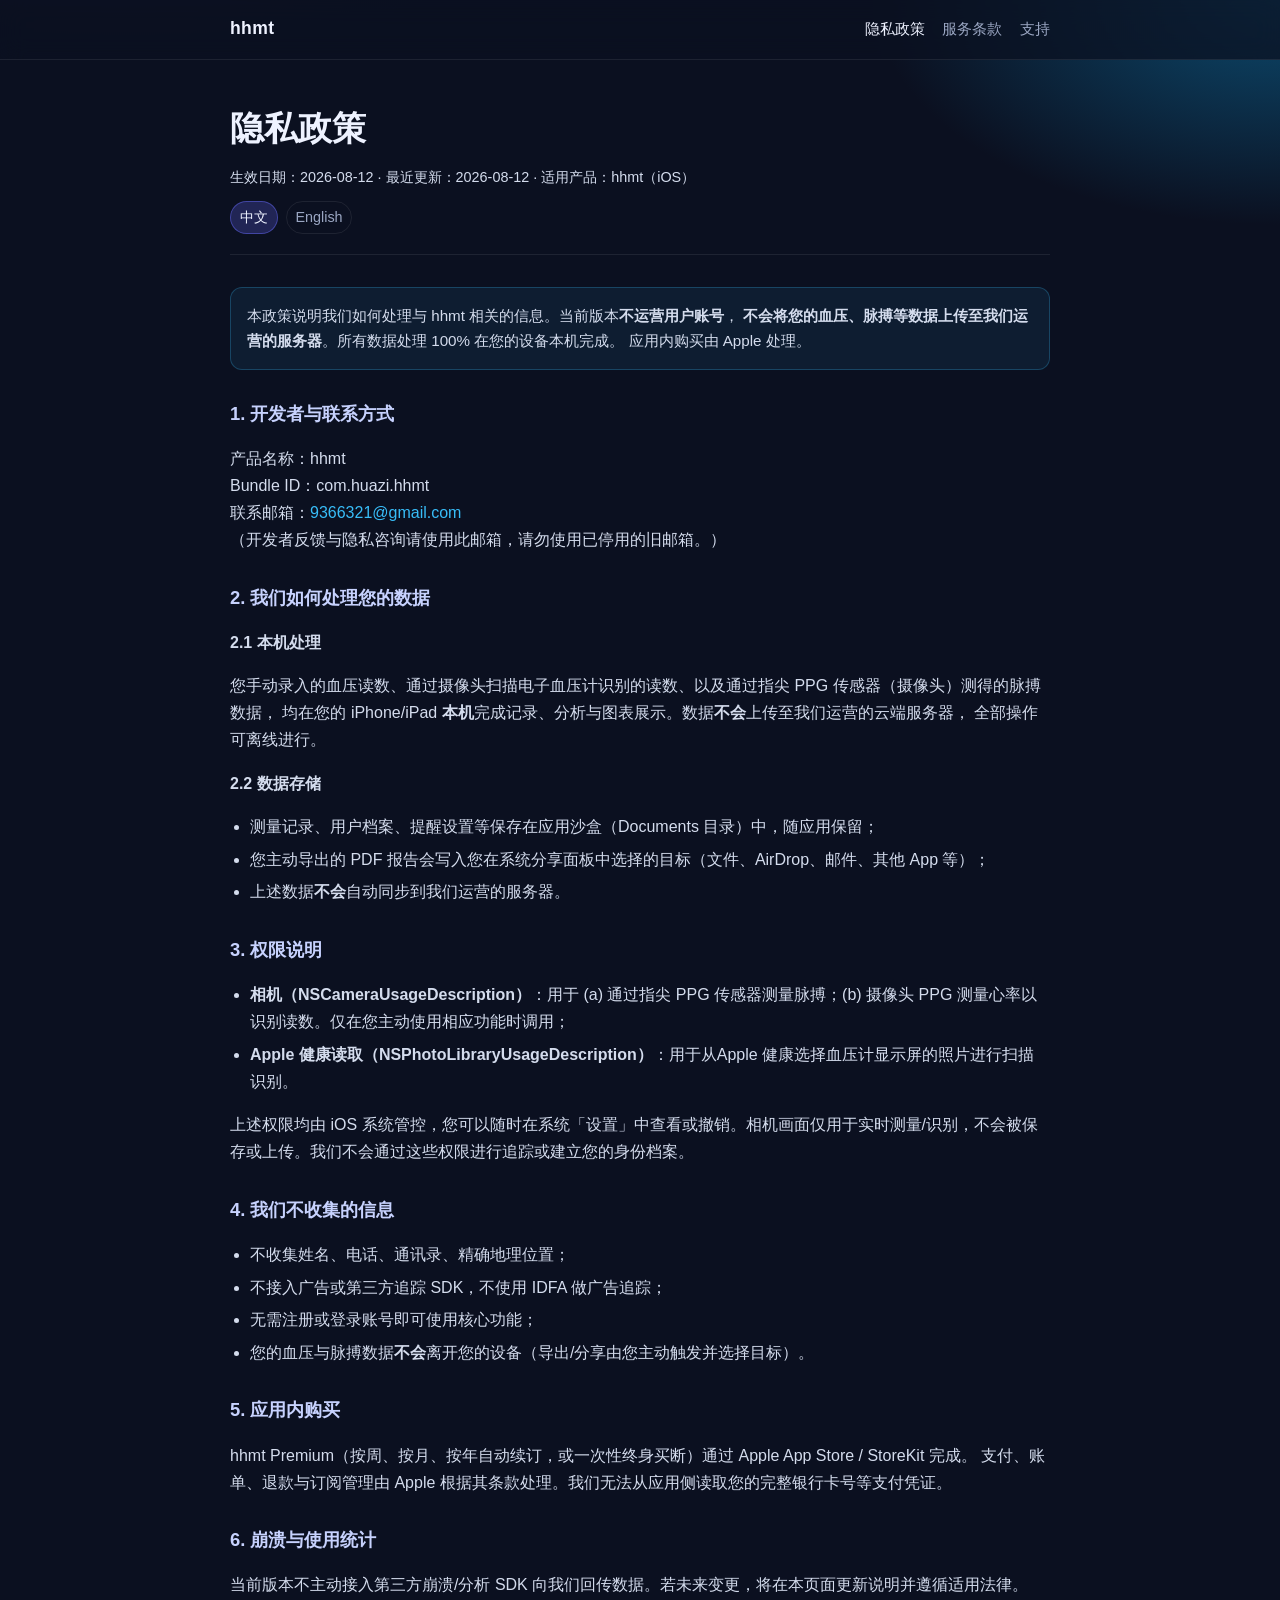
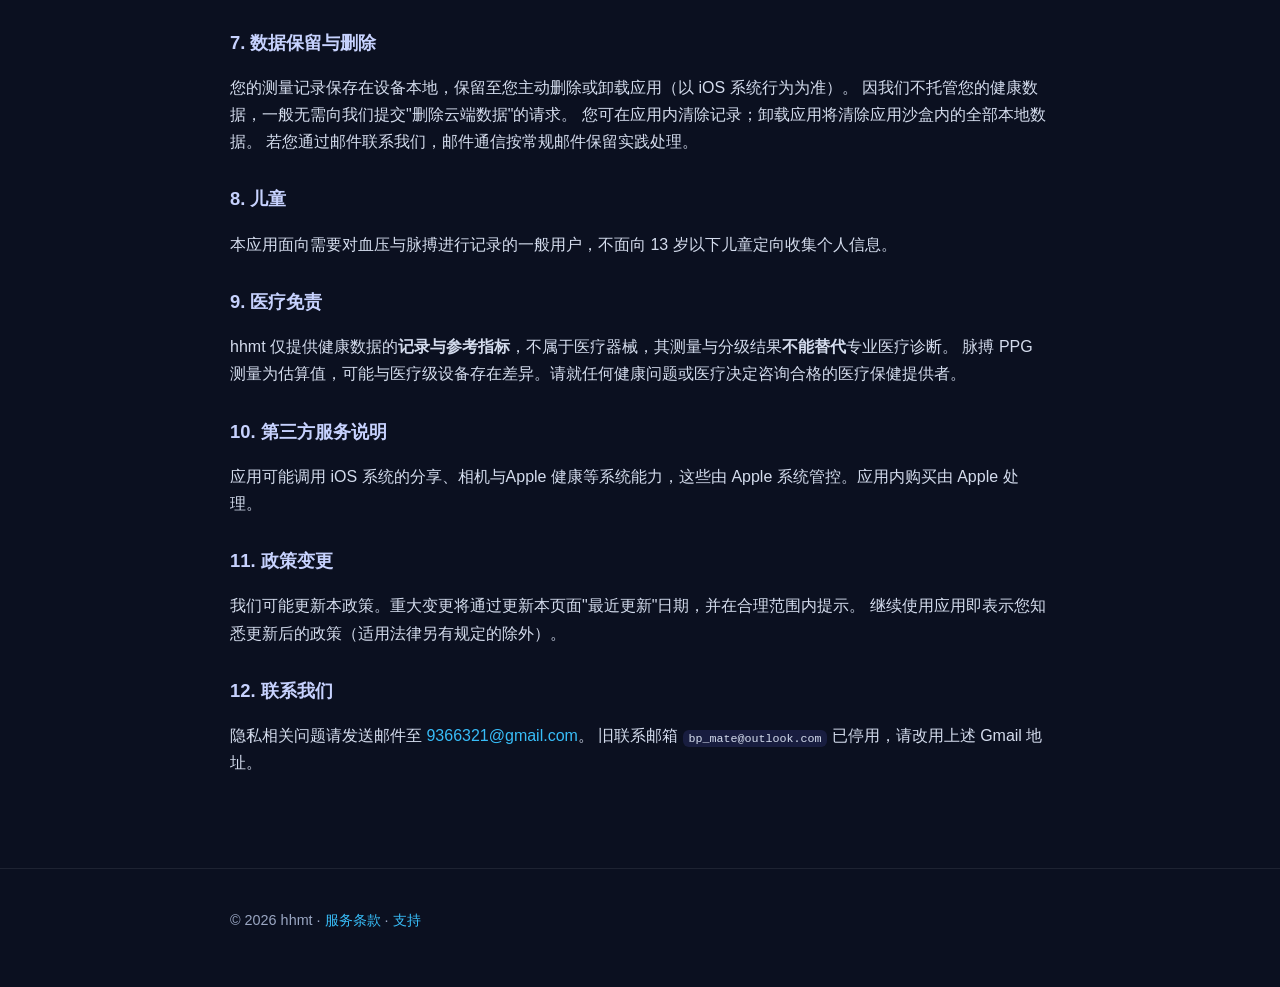
==== privacy/index.html @ e04891d0 "docs: 发布 hhmt 隐私政策、服务条款与支持页" ====
<!DOCTYPE html>
<html lang="zh-Hans">
<head>
  <meta charset="utf-8" />
  <meta name="viewport" content="width=device-width, initial-scale=1" />
  <title>隐私政策 · hhmt</title>
  <meta name="description" content="hhmt 隐私政策：本机数据处理、相机与 Apple 健康权限、内购与数据存储说明。" />
  <link rel="stylesheet" href="../assets/styles.css" />
</head>
<body>
  <header class="site-header">
    <div class="wrap">
      <a class="brand" href="../">hhmt</a>
      <nav>
        <a href="../privacy/" aria-current="page">隐私政策</a>
        <a href="../terms/">服务条款</a>
        <a href="../support/">支持</a>
      </nav>
    </div>
  </header>

  <main class="wrap doc">
    <header class="page-title">
      <h1>隐私政策</h1>
      <p class="meta">生效日期：2026-08-12 · 最近更新：2026-08-12 · 适用产品：hhmt（iOS）</p>
      <div class="lang-switch">
        <a class="active" href="./">中文</a>
        <a href="./en.html">English</a>
      </div>
    </header>

    <p class="note">
      本政策说明我们如何处理与 hhmt 相关的信息。当前版本<strong>不运营用户账号</strong>，
      <strong>不会将您的血压、脉搏等数据上传至我们运营的服务器</strong>。所有数据处理 100% 在您的设备本机完成。
      应用内购买由 Apple 处理。
    </p>

    <section>
      <h2>1. 开发者与联系方式</h2>
      <p>产品名称：hhmt<br />
      Bundle ID：com.huazi.hhmt<br />
      联系邮箱：<a href="mailto:9366321@gmail.com">9366321@gmail.com</a><br />
      （开发者反馈与隐私咨询请使用此邮箱，请勿使用已停用的旧邮箱。）</p>
    </section>

    <section>
      <h2>2. 我们如何处理您的数据</h2>
      <p><strong>2.1 本机处理</strong></p>
      <p>您手动录入的血压读数、通过摄像头扫描电子血压计识别的读数、以及通过指尖 PPG 传感器（摄像头）测得的脉搏数据，
        均在您的 iPhone/iPad <strong>本机</strong>完成记录、分析与图表展示。数据<strong>不会</strong>上传至我们运营的云端服务器，
        全部操作可离线进行。</p>
      <p><strong>2.2 数据存储</strong></p>
      <ul>
        <li>测量记录、用户档案、提醒设置等保存在应用沙盒（Documents 目录）中，随应用保留；</li>
        <li>您主动导出的 PDF 报告会写入您在系统分享面板中选择的目标（文件、AirDrop、邮件、其他 App 等）；</li>
        <li>上述数据<strong>不会</strong>自动同步到我们运营的服务器。</li>
      </ul>
    </section>

    <section>
      <h2>3. 权限说明</h2>
      <ul>
        <li><strong>相机（NSCameraUsageDescription）</strong>：用于 (a) 通过指尖 PPG 传感器测量脉搏；(b) 摄像头 PPG 测量心率以识别读数。仅在您主动使用相应功能时调用；</li>
        <li><strong>Apple 健康读取（NSPhotoLibraryUsageDescription）</strong>：用于从Apple 健康选择血压计显示屏的照片进行扫描识别。</li>
      </ul>
      <p>上述权限均由 iOS 系统管控，您可以随时在系统「设置」中查看或撤销。相机画面仅用于实时测量/识别，不会被保存或上传。我们不会通过这些权限进行追踪或建立您的身份档案。</p>
    </section>

    <section>
      <h2>4. 我们不收集的信息</h2>
      <ul>
        <li>不收集姓名、电话、通讯录、精确地理位置；</li>
        <li>不接入广告或第三方追踪 SDK，不使用 IDFA 做广告追踪；</li>
        <li>无需注册或登录账号即可使用核心功能；</li>
        <li>您的血压与脉搏数据<strong>不会</strong>离开您的设备（导出/分享由您主动触发并选择目标）。</li>
      </ul>
    </section>

    <section>
      <h2>5. 应用内购买</h2>
      <p>hhmt Premium（按周、按月、按年自动续订，或一次性终身买断）通过 Apple App Store / StoreKit 完成。
        支付、账单、退款与订阅管理由 Apple 根据其条款处理。我们无法从应用侧读取您的完整银行卡号等支付凭证。</p>
    </section>

    <section>
      <h2>6. 崩溃与使用统计</h2>
      <p>当前版本不主动接入第三方崩溃/分析 SDK 向我们回传数据。若未来变更，将在本页面更新说明并遵循适用法律。</p>
    </section>

    <section>
      <h2>7. 数据保留与删除</h2>
      <p>您的测量记录保存在设备本地，保留至您主动删除或卸载应用（以 iOS 系统行为为准）。
        因我们不托管您的健康数据，一般无需向我们提交"删除云端数据"的请求。
        您可在应用内清除记录；卸载应用将清除应用沙盒内的全部本地数据。
        若您通过邮件联系我们，邮件通信按常规邮件保留实践处理。</p>
    </section>

    <section>
      <h2>8. 儿童</h2>
      <p>本应用面向需要对血压与脉搏进行记录的一般用户，不面向 13 岁以下儿童定向收集个人信息。</p>
    </section>

    <section>
      <h2>9. 医疗免责</h2>
      <p>hhmt 仅提供健康数据的<strong>记录与参考指标</strong>，不属于医疗器械，其测量与分级结果<strong>不能替代</strong>专业医疗诊断。
        脉搏 PPG 测量为估算值，可能与医疗级设备存在差异。请就任何健康问题或医疗决定咨询合格的医疗保健提供者。</p>
    </section>

    <section>
      <h2>10. 第三方服务说明</h2>
      <p>应用可能调用 iOS 系统的分享、相机与Apple 健康等系统能力，这些由 Apple 系统管控。应用内购买由 Apple 处理。</p>
    </section>

    <section>
      <h2>11. 政策变更</h2>
      <p>我们可能更新本政策。重大变更将通过更新本页面"最近更新"日期，并在合理范围内提示。
        继续使用应用即表示您知悉更新后的政策（适用法律另有规定的除外）。</p>
    </section>

    <section>
      <h2>12. 联系我们</h2>
      <p>隐私相关问题请发送邮件至
        <a href="mailto:9366321@gmail.com">9366321@gmail.com</a>。
        旧联系邮箱 <code>bp_mate@outlook.com</code> 已停用，请改用上述 Gmail 地址。</p>
    </section>
  </main>

  <footer class="site-footer">
    <div class="wrap">
      <p>© <span id="y"></span> hhmt ·
        <a href="../terms/">服务条款</a> ·
        <a href="../support/">支持</a>
      </p>
    </div>
  </footer>
  <script>document.getElementById('y').textContent = new Date().getFullYear()</script>
</body>
</html>
---- assets/styles.css ----
:root {
  --bg: #0b1020;
  --bg-card: #141b2f;
  --text: #eef2ff;
  --muted: #9aa6c2;
  --accent: #6366f1;
  --accent-2: #38bdf8;
  --border: rgba(255, 255, 255, 0.08);
  --radius: 16px;
  --max: 820px;
  font-family: -apple-system, BlinkMacSystemFont, "Segoe UI", "PingFang SC",
    "Hiragino Sans GB", "Microsoft YaHei", sans-serif;
}

* { box-sizing: border-box; }
html { scroll-behavior: smooth; }
body {
  margin: 0;
  background: radial-gradient(1200px 600px at 10% -10%, #1e1b4b 0%, transparent 50%),
    radial-gradient(900px 500px at 100% 0%, #0c4a6e 0%, transparent 45%),
    var(--bg);
  color: var(--text);
  line-height: 1.7;
  min-height: 100vh;
}

a { color: var(--accent-2); text-decoration: none; }
a:hover { text-decoration: underline; }

.wrap {
  width: min(var(--max), calc(100% - 2rem));
  margin: 0 auto;
}

.site-header {
  position: sticky;
  top: 0;
  z-index: 10;
  backdrop-filter: blur(12px);
  background: rgba(11, 16, 32, 0.75);
  border-bottom: 1px solid var(--border);
}
.site-header .wrap {
  display: flex;
  align-items: center;
  justify-content: space-between;
  padding: 0.9rem 0;
  gap: 1rem;
}
.brand {
  font-weight: 700;
  font-size: 1.1rem;
  color: var(--text);
  letter-spacing: 0.02em;
}
.site-header nav {
  display: flex;
  flex-wrap: wrap;
  gap: 0.85rem 1.1rem;
  font-size: 0.95rem;
}
.site-header nav a { color: var(--muted); }
.site-header nav a:hover,
.site-header nav a[aria-current="page"] {
  color: var(--text);
  text-decoration: none;
}

.hero { padding: 3.5rem 0 4rem; }
.eyebrow {
  color: var(--accent-2);
  font-size: 0.85rem;
  font-weight: 600;
  letter-spacing: 0.06em;
  text-transform: uppercase;
  margin: 0 0 0.75rem;
}
.hero h1 {
  font-size: clamp(1.8rem, 4vw, 2.6rem);
  line-height: 1.2;
  margin: 0 0 1rem;
}
.lead {
  color: var(--muted);
  font-size: 1.05rem;
  max-width: 40rem;
  margin: 0 0 2.5rem;
}

.card-grid {
  display: grid;
  gap: 1rem;
  grid-template-columns: repeat(auto-fit, minmax(220px, 1fr));
}
.card {
  display: block;
  background: var(--bg-card);
  border: 1px solid var(--border);
  border-radius: var(--radius);
  padding: 1.35rem 1.25rem;
  color: inherit;
  transition: border-color 0.15s ease, transform 0.15s ease;
}
.card:hover {
  border-color: rgba(99, 102, 241, 0.55);
  transform: translateY(-2px);
  text-decoration: none;
}
.card-icon { font-size: 1.6rem; }
.card h2 {
  font-size: 1.15rem;
  margin: 0.6rem 0 0.4rem;
}
.card p {
  margin: 0;
  color: var(--muted);
  font-size: 0.95rem;
}

.doc { padding: 2.5rem 0 4rem; }
.doc header.page-title {
  margin-bottom: 2rem;
  padding-bottom: 1.25rem;
  border-bottom: 1px solid var(--border);
}
.doc h1 {
  font-size: clamp(1.6rem, 3vw, 2.1rem);
  margin: 0 0 0.5rem;
}
.meta {
  color: var(--muted);
  font-size: 0.9rem;
  margin: 0;
}
.doc section {
  margin: 1.75rem 0;
}
.doc h2 {
  font-size: 1.15rem;
  margin: 0 0 0.55rem;
  color: #c7d2fe;
}
.doc p, .doc li {
  color: #d4dced;
}
.doc ul, .doc ol { padding-left: 1.25rem; }
.doc li { margin: 0.35rem 0; }
.doc code {
  background: rgba(99, 102, 241, 0.15);
  padding: 0.1rem 0.35rem;
  border-radius: 6px;
  font-size: 0.9em;
  word-break: break-all;
}
.note {
  background: rgba(56, 189, 248, 0.08);
  border: 1px solid rgba(56, 189, 248, 0.25);
  border-radius: 12px;
  padding: 0.9rem 1rem;
  color: var(--muted);
  font-size: 0.95rem;
}
.lang-switch {
  display: inline-flex;
  gap: 0.5rem;
  margin-top: 0.75rem;
  font-size: 0.9rem;
}
.lang-switch a {
  padding: 0.2rem 0.55rem;
  border-radius: 999px;
  border: 1px solid var(--border);
  color: var(--muted);
}
.lang-switch a.active {
  background: rgba(99, 102, 241, 0.25);
  color: var(--text);
  border-color: rgba(99, 102, 241, 0.5);
  text-decoration: none;
}

.site-footer {
  border-top: 1px solid var(--border);
  padding: 1.5rem 0 2.5rem;
  color: var(--muted);
  font-size: 0.9rem;
}
.site-footer .muted { opacity: 0.75; font-size: 0.85rem; }

@media (max-width: 560px) {
  .site-header .wrap { flex-direction: column; align-items: flex-start; }
}
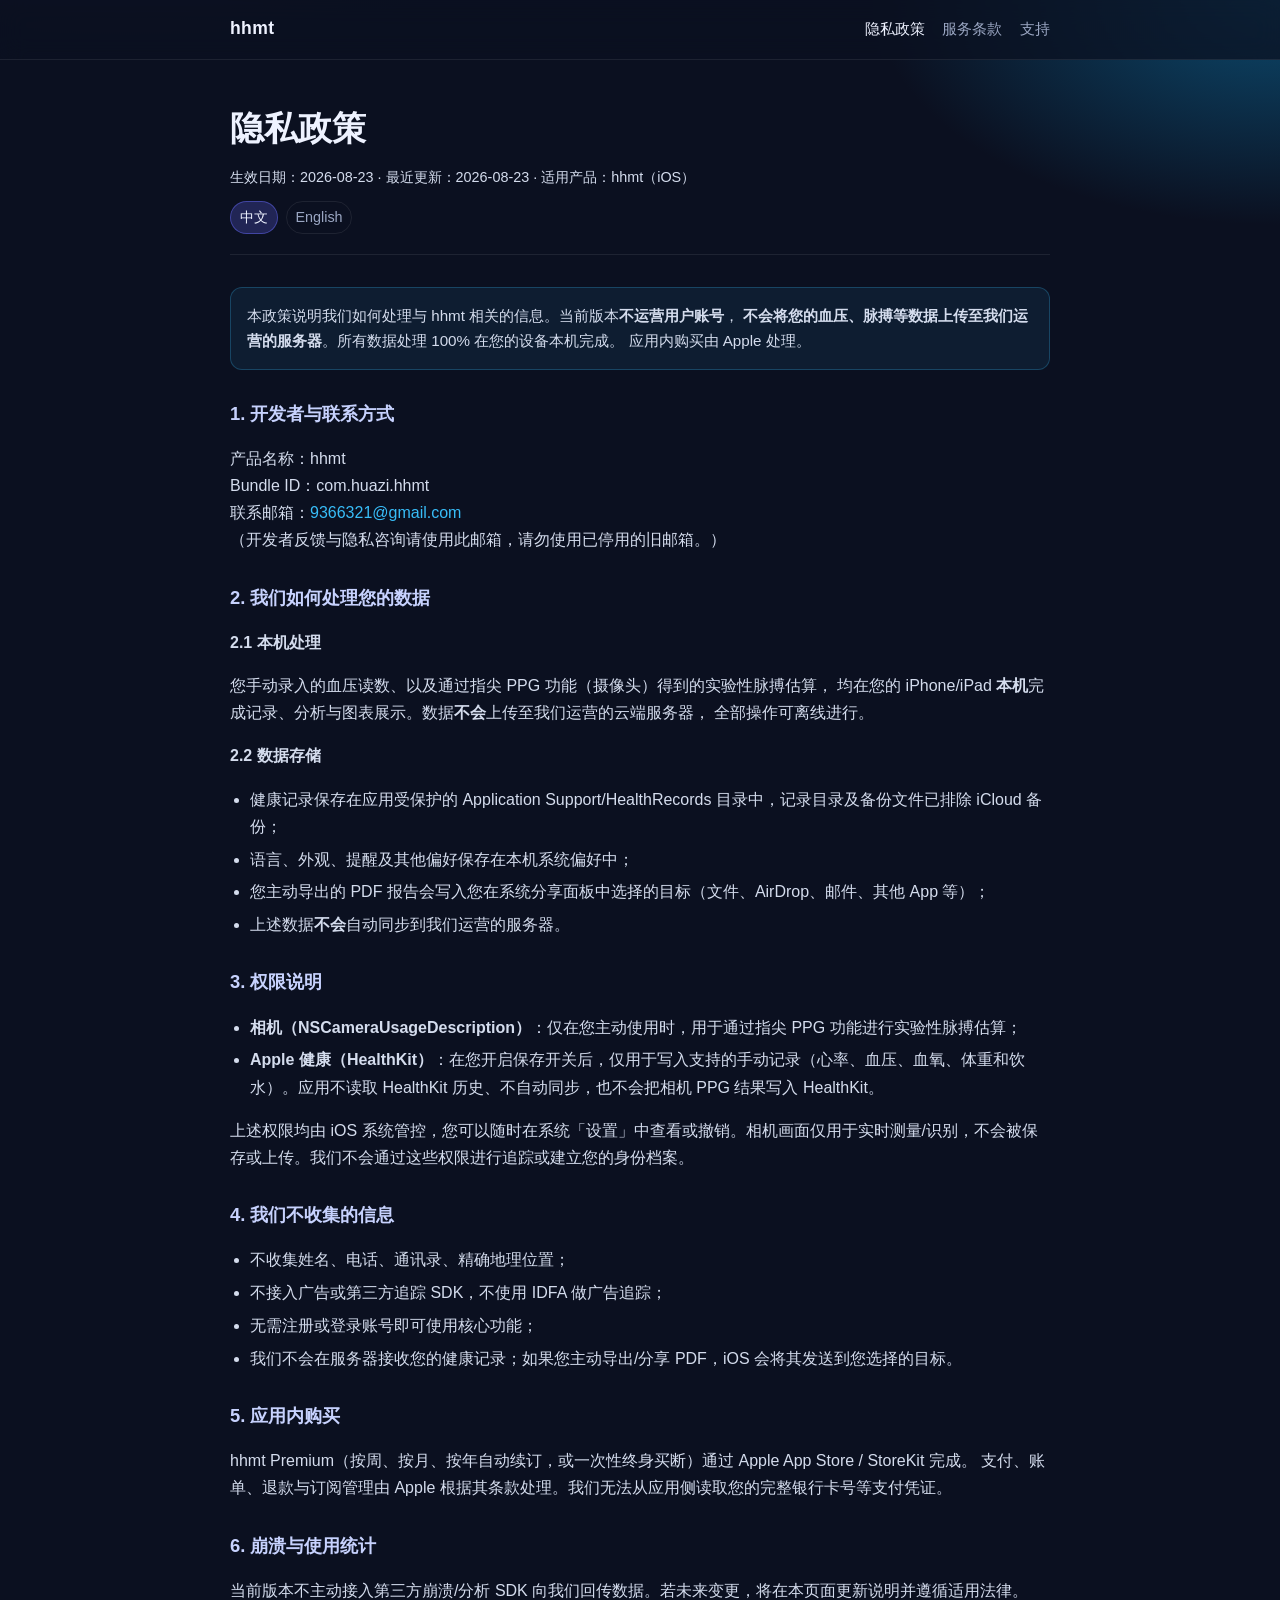
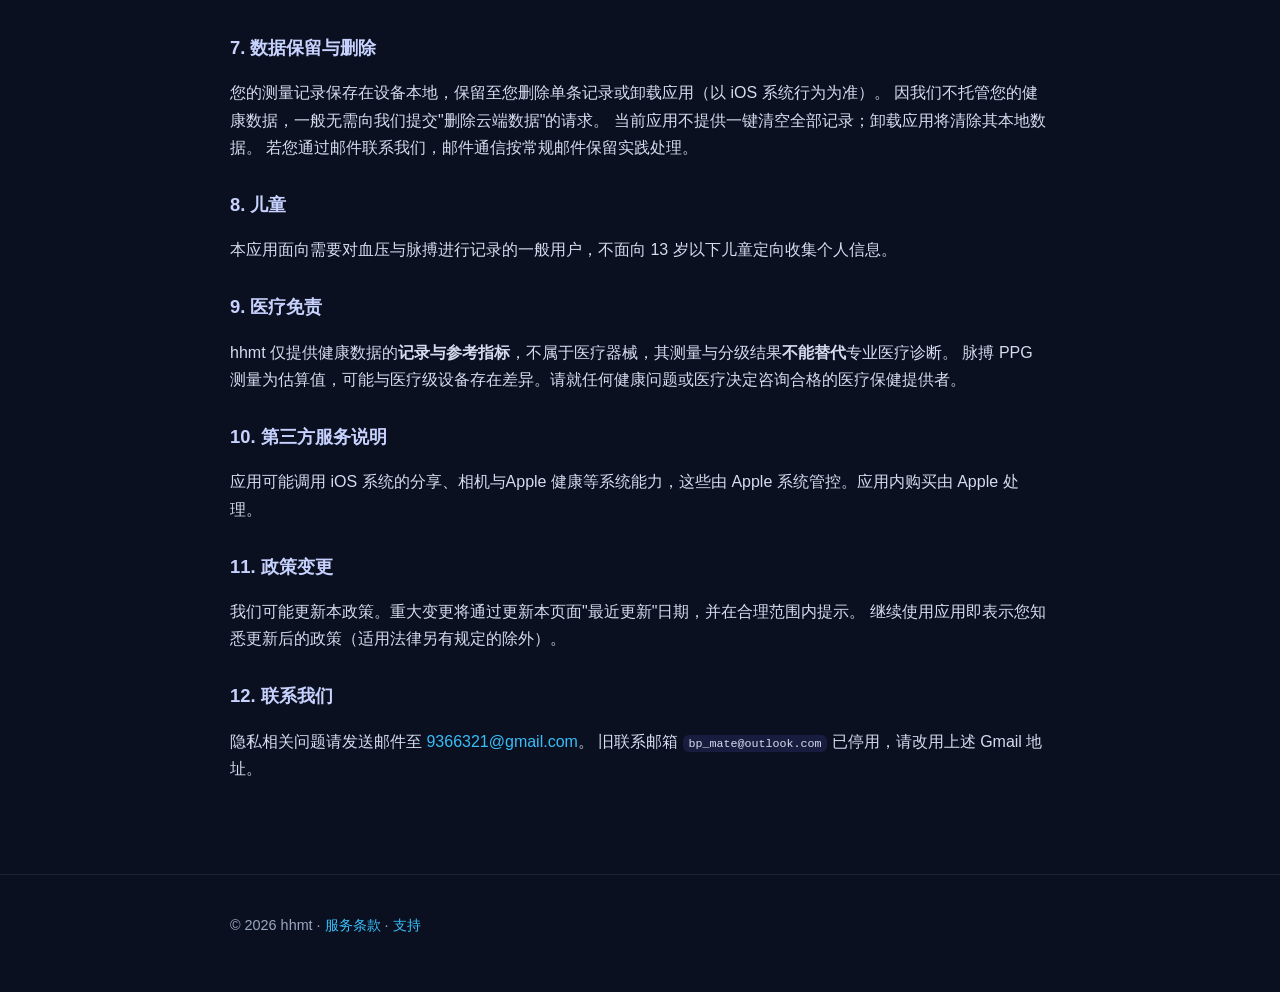
==== commit eaec3e8a: "修复：同步当前应用隐私条款与支持说明" ====
--- a/privacy/index.html
+++ b/privacy/index.html
@@ -22,7 +22,7 @@
   <main class="wrap doc">
     <header class="page-title">
       <h1>隐私政策</h1>
-      <p class="meta">生效日期：2026-08-12 · 最近更新：2026-08-12 · 适用产品：hhmt（iOS）</p>
+      <p class="meta">生效日期：2026-08-23 · 最近更新：2026-08-23 · 适用产品：hhmt（iOS）</p>
       <div class="lang-switch">
         <a class="active" href="./">中文</a>
         <a href="./en.html">English</a>
@@ -46,12 +46,13 @@
     <section>
       <h2>2. 我们如何处理您的数据</h2>
       <p><strong>2.1 本机处理</strong></p>
-      <p>您手动录入的血压读数、通过摄像头扫描电子血压计识别的读数、以及通过指尖 PPG 传感器（摄像头）测得的脉搏数据，
+      <p>您手动录入的血压读数、以及通过指尖 PPG 功能（摄像头）得到的实验性脉搏估算，
         均在您的 iPhone/iPad <strong>本机</strong>完成记录、分析与图表展示。数据<strong>不会</strong>上传至我们运营的云端服务器，
         全部操作可离线进行。</p>
       <p><strong>2.2 数据存储</strong></p>
       <ul>
-        <li>测量记录、用户档案、提醒设置等保存在应用沙盒（Documents 目录）中，随应用保留；</li>
+        <li>健康记录保存在应用受保护的 Application Support/HealthRecords 目录中，记录目录及备份文件已排除 iCloud 备份；</li>
+        <li>语言、外观、提醒及其他偏好保存在本机系统偏好中；</li>
         <li>您主动导出的 PDF 报告会写入您在系统分享面板中选择的目标（文件、AirDrop、邮件、其他 App 等）；</li>
         <li>上述数据<strong>不会</strong>自动同步到我们运营的服务器。</li>
       </ul>
@@ -60,8 +61,8 @@
     <section>
       <h2>3. 权限说明</h2>
       <ul>
-        <li><strong>相机（NSCameraUsageDescription）</strong>：用于 (a) 通过指尖 PPG 传感器测量脉搏；(b) 摄像头 PPG 测量心率以识别读数。仅在您主动使用相应功能时调用；</li>
-        <li><strong>Apple 健康读取（NSPhotoLibraryUsageDescription）</strong>：用于从Apple 健康选择血压计显示屏的照片进行扫描识别。</li>
+        <li><strong>相机（NSCameraUsageDescription）</strong>：仅在您主动使用时，用于通过指尖 PPG 功能进行实验性脉搏估算；</li>
+        <li><strong>Apple 健康（HealthKit）</strong>：在您开启保存开关后，仅用于写入支持的手动记录（心率、血压、血氧、体重和饮水）。应用不读取 HealthKit 历史、不自动同步，也不会把相机 PPG 结果写入 HealthKit。</li>
       </ul>
       <p>上述权限均由 iOS 系统管控，您可以随时在系统「设置」中查看或撤销。相机画面仅用于实时测量/识别，不会被保存或上传。我们不会通过这些权限进行追踪或建立您的身份档案。</p>
     </section>
@@ -72,7 +73,7 @@
         <li>不收集姓名、电话、通讯录、精确地理位置；</li>
         <li>不接入广告或第三方追踪 SDK，不使用 IDFA 做广告追踪；</li>
         <li>无需注册或登录账号即可使用核心功能；</li>
-        <li>您的血压与脉搏数据<strong>不会</strong>离开您的设备（导出/分享由您主动触发并选择目标）。</li>
+        <li>我们不会在服务器接收您的健康记录；如果您主动导出/分享 PDF，iOS 会将其发送到您选择的目标。</li>
       </ul>
     </section>
 
@@ -89,9 +90,9 @@
 
     <section>
       <h2>7. 数据保留与删除</h2>
-      <p>您的测量记录保存在设备本地，保留至您主动删除或卸载应用（以 iOS 系统行为为准）。
+      <p>您的测量记录保存在设备本地，保留至您删除单条记录或卸载应用（以 iOS 系统行为为准）。
         因我们不托管您的健康数据，一般无需向我们提交"删除云端数据"的请求。
-        您可在应用内清除记录；卸载应用将清除应用沙盒内的全部本地数据。
+        当前应用不提供一键清空全部记录；卸载应用将清除其本地数据。
         若您通过邮件联系我们，邮件通信按常规邮件保留实践处理。</p>
     </section>
 
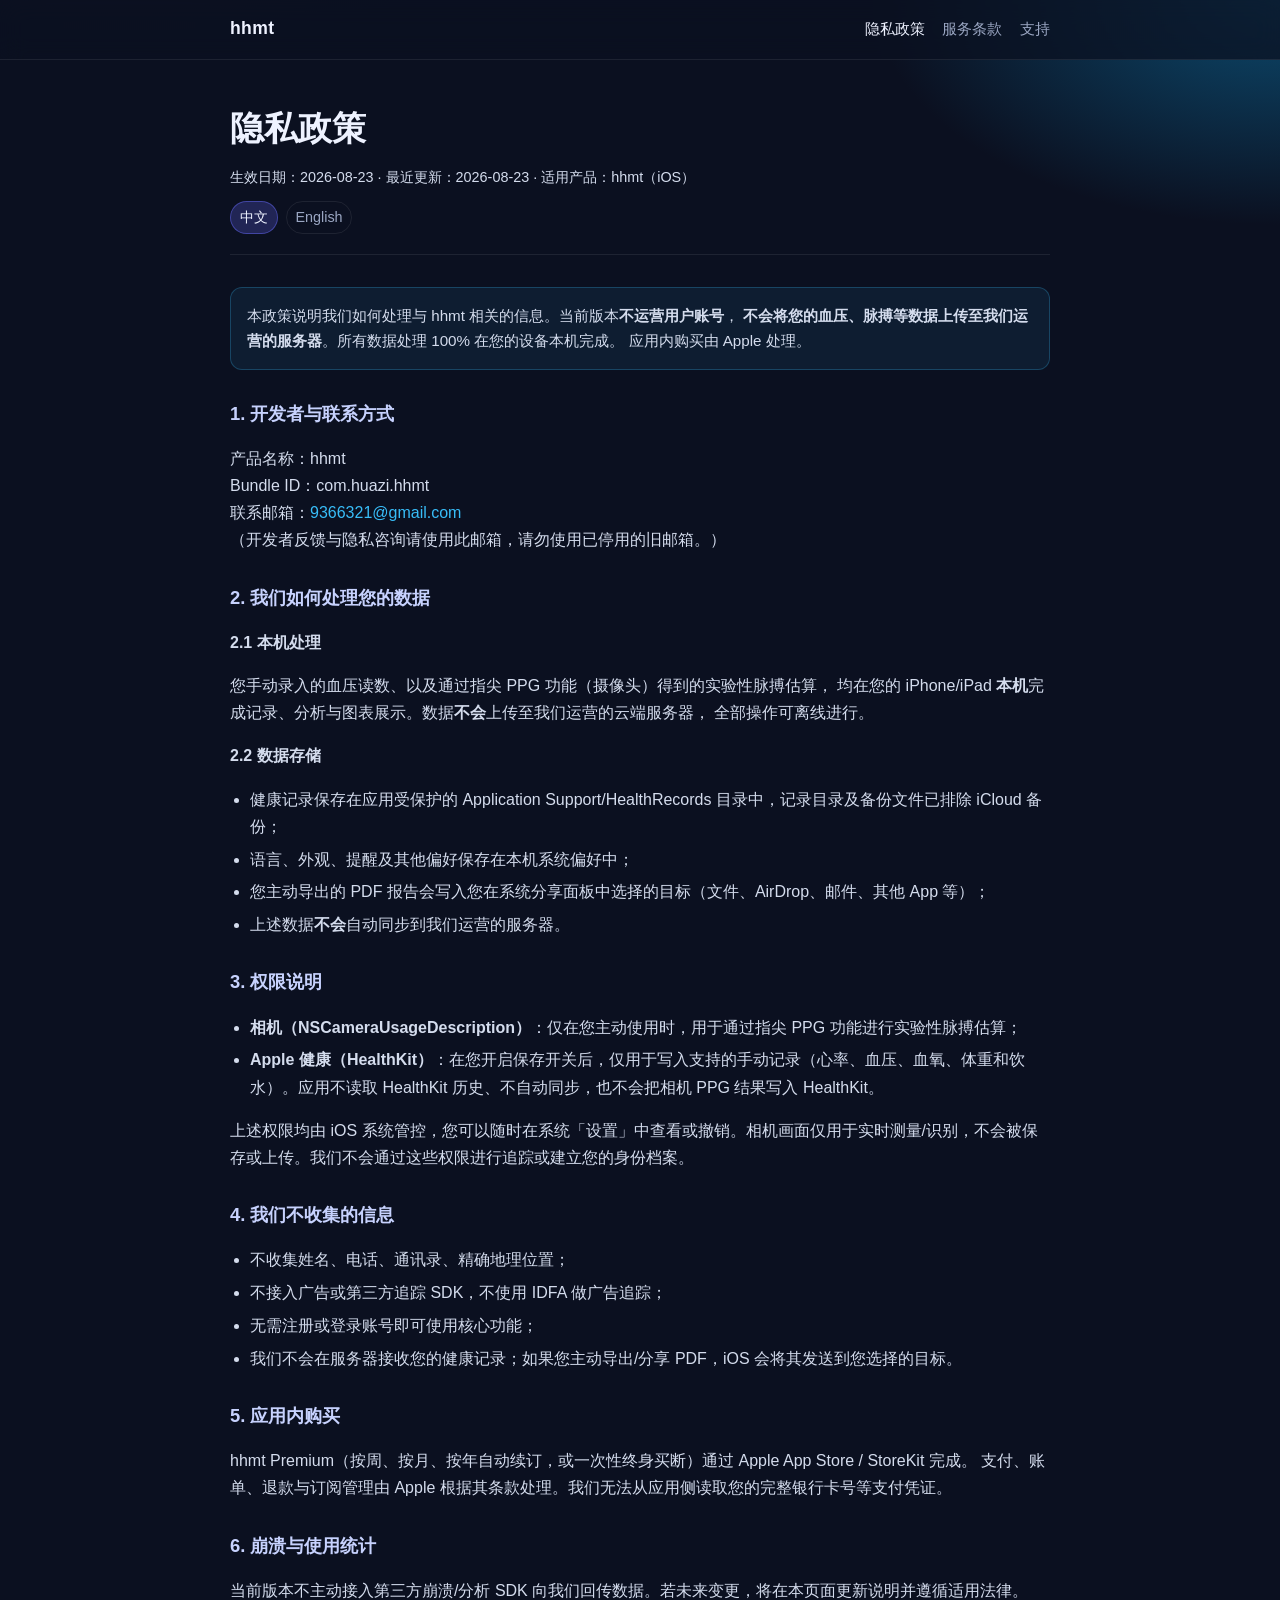
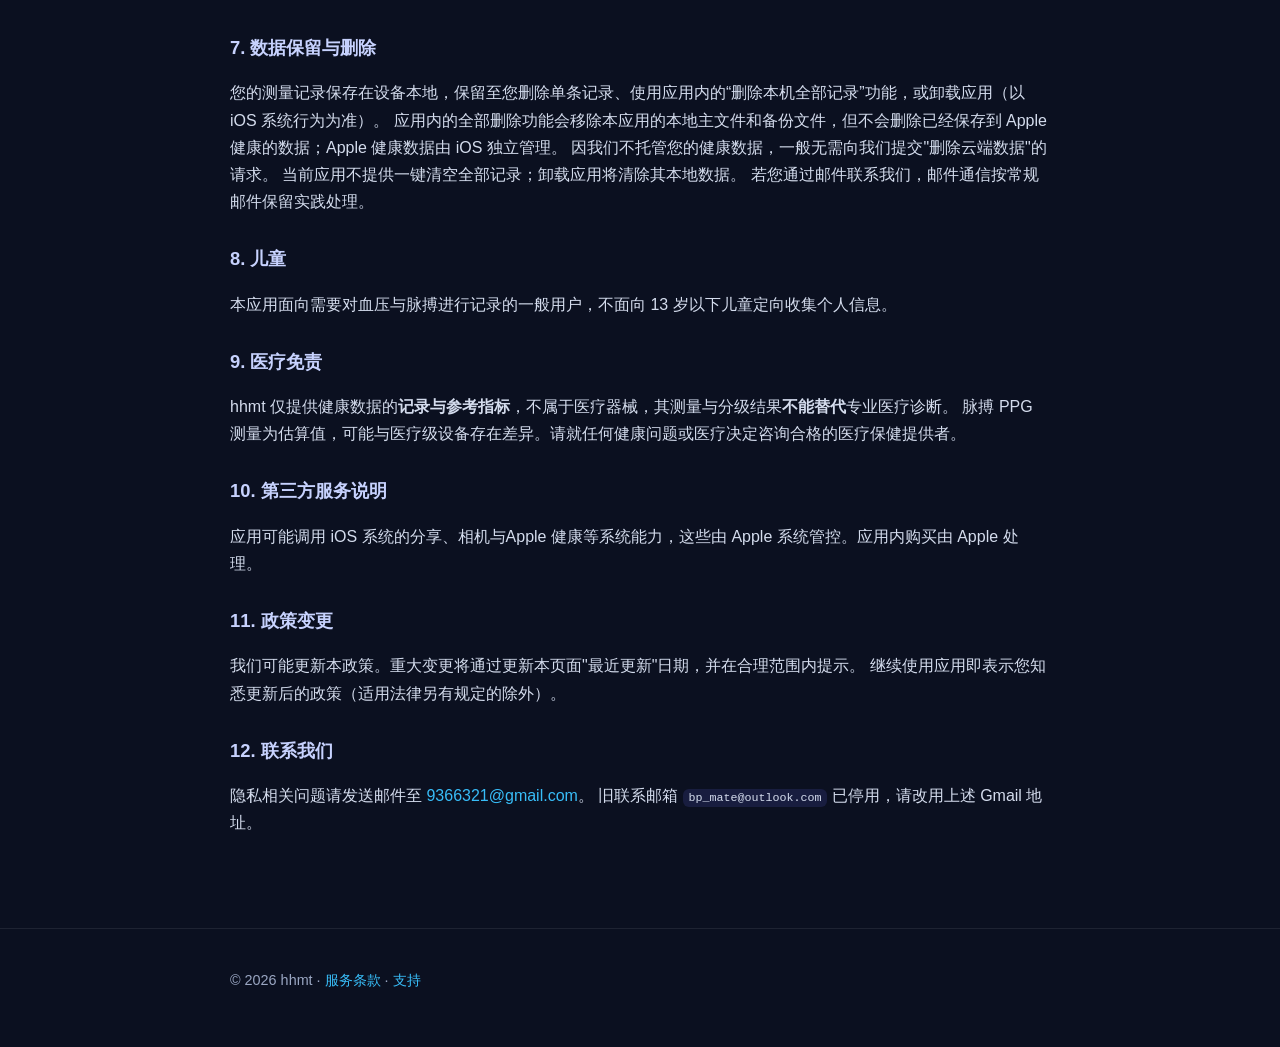
==== commit a496320a: "修复：补充本机全部记录删除说明" ====
--- a/privacy/index.html
+++ b/privacy/index.html
@@ -90,7 +90,8 @@
 
     <section>
       <h2>7. 数据保留与删除</h2>
-      <p>您的测量记录保存在设备本地，保留至您删除单条记录或卸载应用（以 iOS 系统行为为准）。
+      <p>您的测量记录保存在设备本地，保留至您删除单条记录、使用应用内的“删除本机全部记录”功能，或卸载应用（以 iOS 系统行为为准）。
+        应用内的全部删除功能会移除本应用的本地主文件和备份文件，但不会删除已经保存到 Apple 健康的数据；Apple 健康数据由 iOS 独立管理。
         因我们不托管您的健康数据，一般无需向我们提交"删除云端数据"的请求。
         当前应用不提供一键清空全部记录；卸载应用将清除其本地数据。
         若您通过邮件联系我们，邮件通信按常规邮件保留实践处理。</p>
